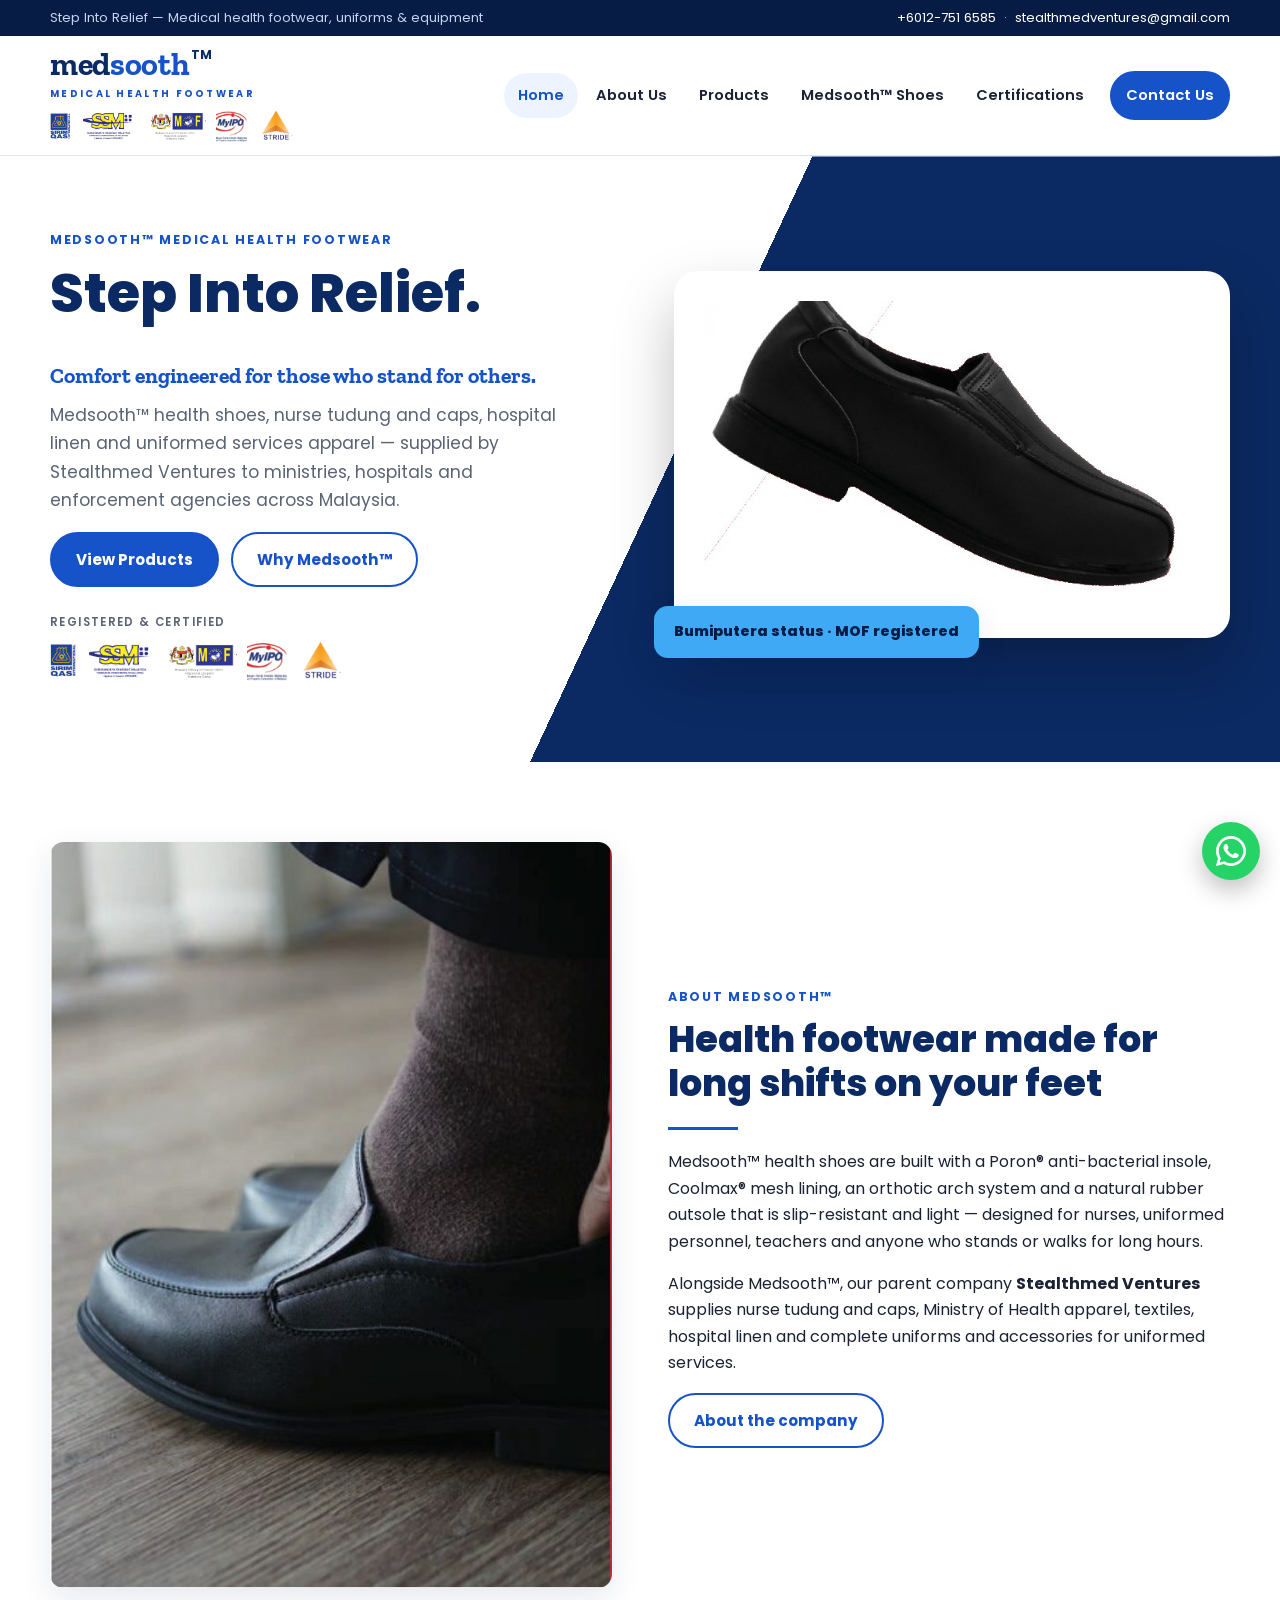
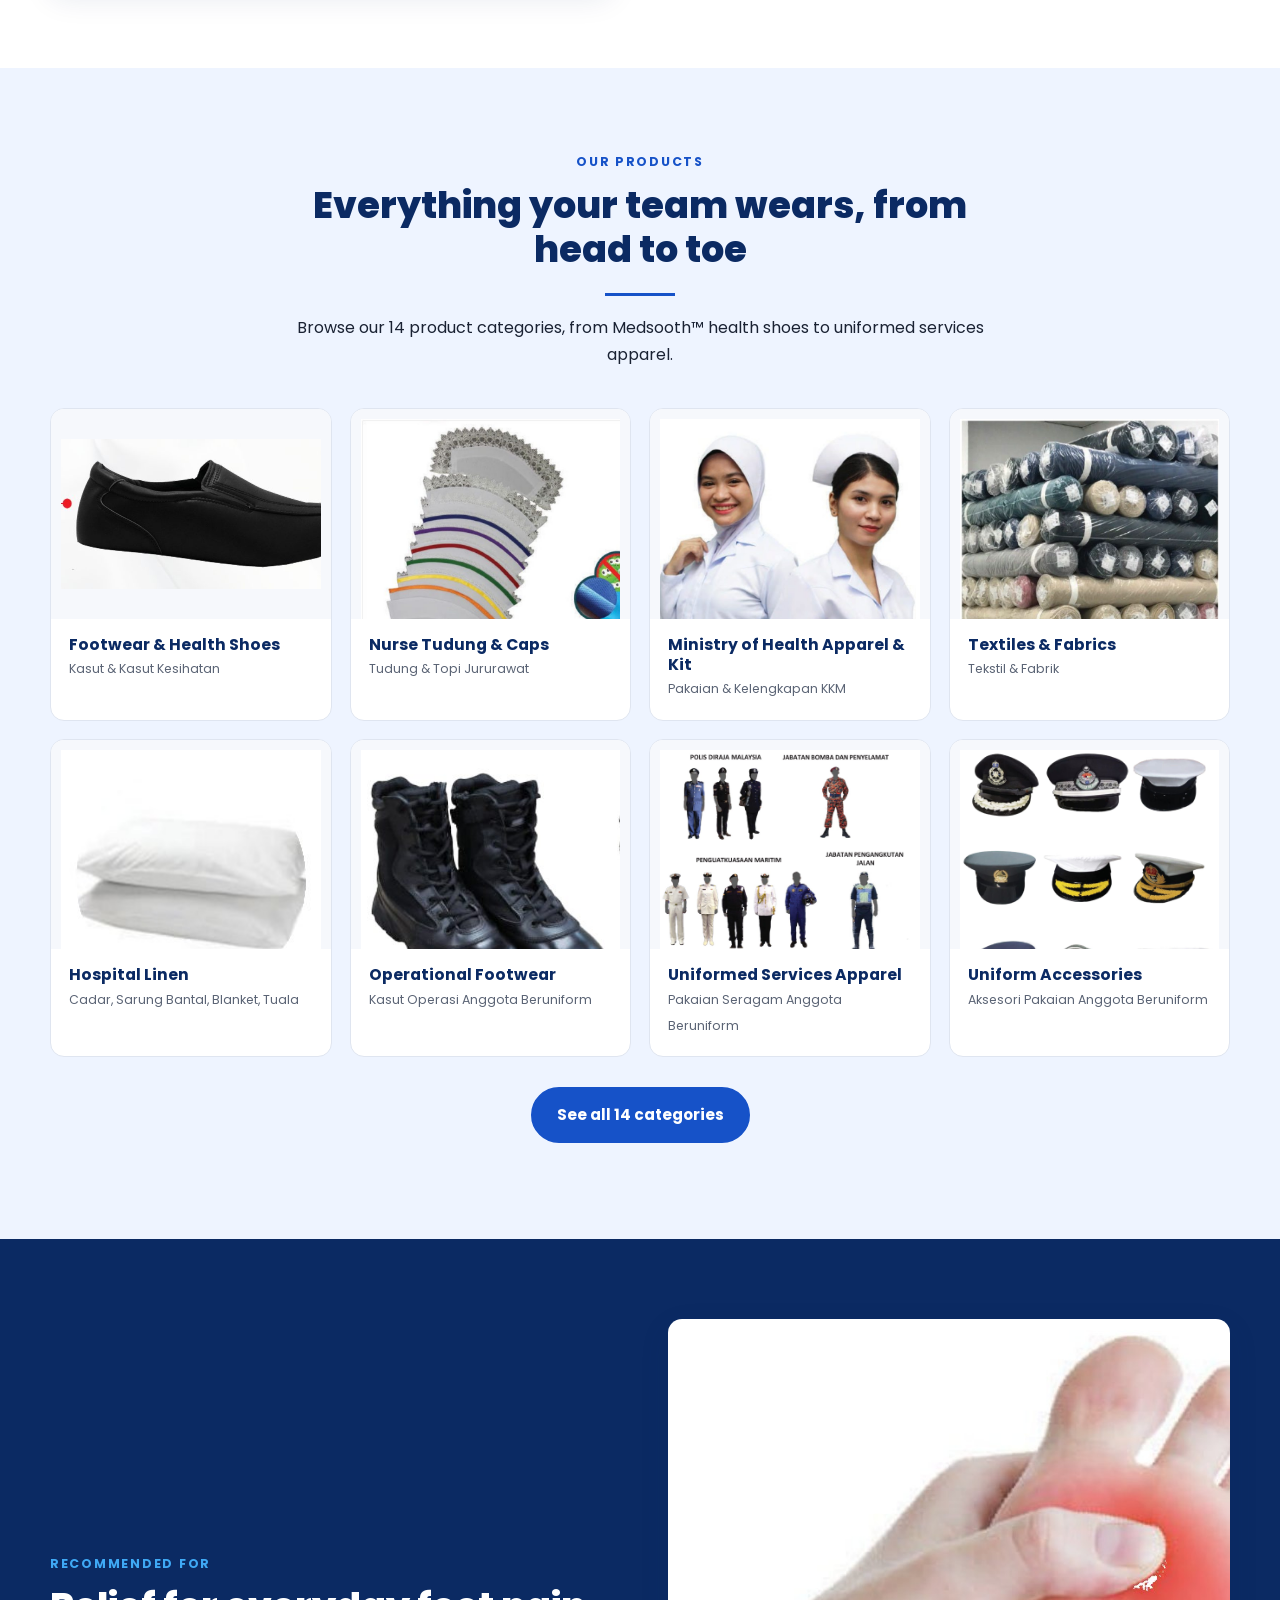
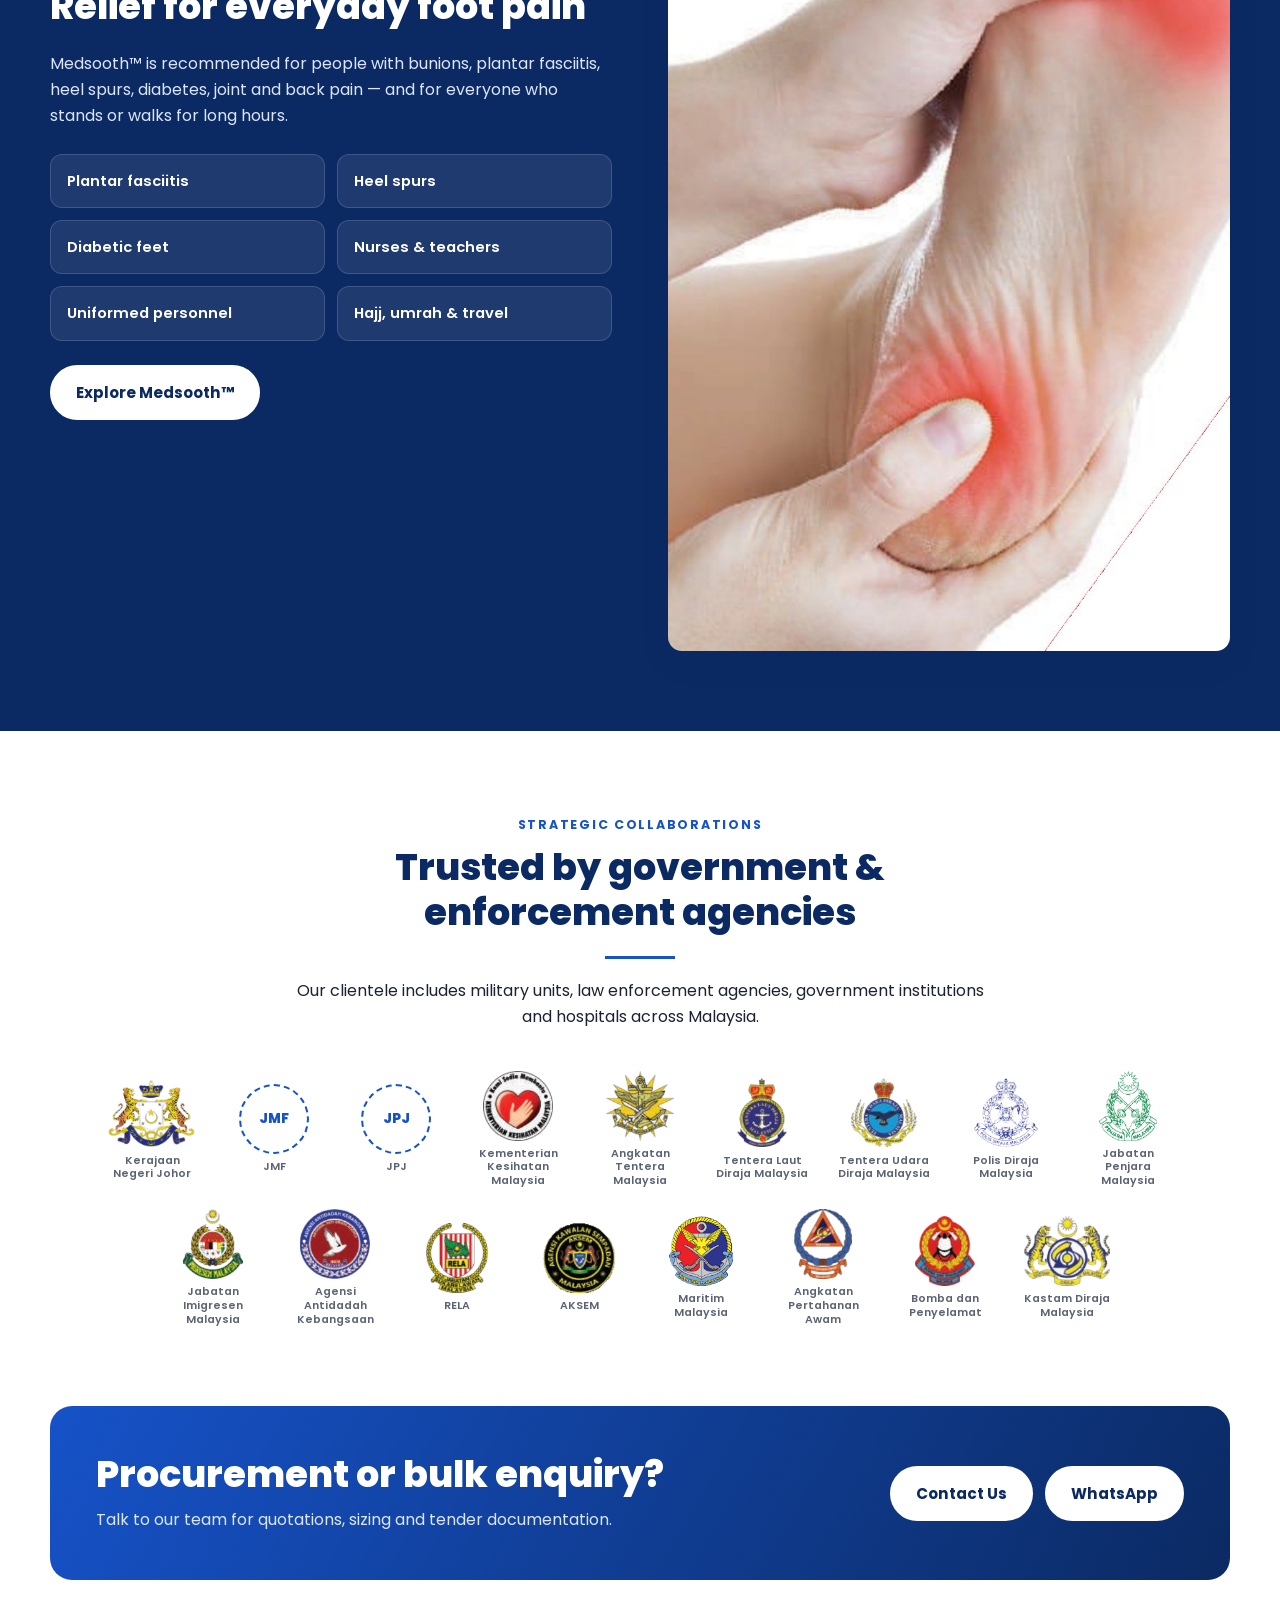
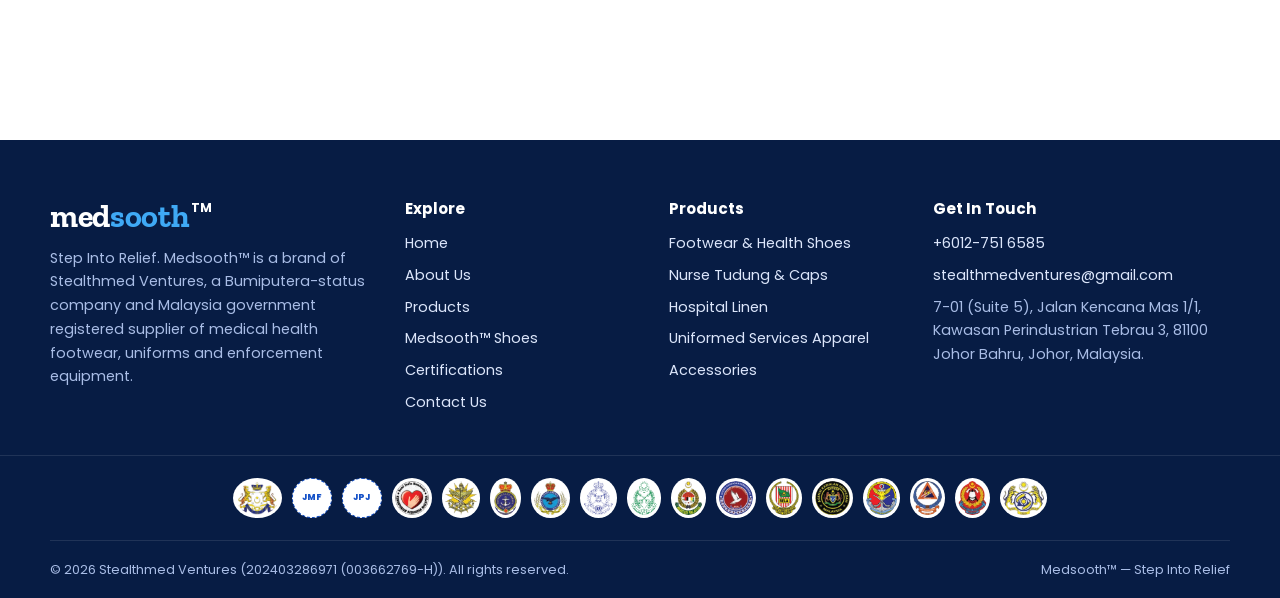
==== index.html @ 0aaf23d1 "Add Medsooth website (first draft) Static multi-page site for Medsooth, the health footwear brand of" ====
<!doctype html>
<html lang="en">
<head>
  <meta charset="utf-8">
  <meta name="viewport" content="width=device-width, initial-scale=1">
  <title>Medsooth™ — Step Into Relief | Medical Health Footwear</title>
  <meta name="description" content="Medsooth™ medical health shoes, nurse tudung and caps, hospital linen and uniformed services apparel by Stealthmed Ventures, a Malaysia government registered supplier.">
  <link rel="preconnect" href="https://fonts.googleapis.com">
  <link rel="preconnect" href="https://fonts.gstatic.com" crossorigin>
  <link href="https://fonts.googleapis.com/css2?family=Poppins:wght@400;500;600;700;800&family=Zilla+Slab:wght@600;700&display=swap" rel="stylesheet">
  <link rel="stylesheet" href="assets/css/style.css">
  <script src="assets/js/main.js" defer></script>
</head>
<body>
<div id="site-header"></div>

<main>
  <section class="hero">
    <div class="container">
      <div>
        <span class="eyebrow">Medsooth™ Medical Health Footwear</span>
        <h1>Step Into Relief.</h1>
        <p class="hero-slogan">Comfort engineered for those who stand for others.</p>
        <p class="lead">Medsooth™ health shoes, nurse tudung and caps, hospital linen and uniformed services apparel — supplied by Stealthmed Ventures to ministries, hospitals and enforcement agencies across Malaysia.</p>
        <div class="btn-row">
          <a class="btn" href="products.html">View Products</a>
          <a class="btn btn--ghost" href="medsooth.html">Why Medsooth™</a>
        </div>
        <div class="hero-certs">
          <small>Registered &amp; certified</small>
          <div data-certs></div>
        </div>
      </div>
      <div class="hero-media">
        <div class="shoe-card">
          <img src="assets/products/medsooth-black.jpg" alt="Medsooth black health shoe">
        </div>
        <div class="hero-badge">Bumiputera status · MOF registered</div>
      </div>
    </div>
  </section>

  <section class="section">
    <div class="container split">
      <img src="assets/img/shoe-wear.jpg" alt="Medsooth health shoe being worn">
      <div>
        <span class="eyebrow">About Medsooth™</span>
        <h2>Health footwear made for long shifts on your feet</h2>
        <hr class="rule">
        <p>Medsooth™ health shoes are built with a Poron® anti-bacterial insole, Coolmax® mesh lining, an orthotic arch system and a natural rubber outsole that is slip-resistant and light — designed for nurses, uniformed personnel, teachers and anyone who stands or walks for long hours.</p>
        <p>Alongside Medsooth™, our parent company <strong>Stealthmed Ventures</strong> supplies nurse tudung and caps, Ministry of Health apparel, textiles, hospital linen and complete uniforms and accessories for uniformed services.</p>
        <a class="btn btn--ghost" href="about.html">About the company</a>
      </div>
    </div>
  </section>

  <section class="section section--ice">
    <div class="container">
      <div class="section-head center">
        <span class="eyebrow">Our Products</span>
        <h2>Everything your team wears, from head to toe</h2>
        <hr class="rule">
        <p>Browse our 14 product categories, from Medsooth™ health shoes to uniformed services apparel.</p>
      </div>
      <div class="cat-grid">
        <a class="cat-tile" href="products.html#kasut"><div class="thumb"><img src="assets/products/medsooth-shoe.jpg" alt=""></div><div class="body"><strong>Footwear &amp; Health Shoes</strong><small>Kasut &amp; Kasut Kesihatan</small></div></a>
        <a class="cat-tile" href="products.html#tudung-topi"><div class="thumb"><img src="assets/products/topi-spec.jpg" alt=""></div><div class="body"><strong>Nurse Tudung &amp; Caps</strong><small>Tudung &amp; Topi Jururawat</small></div></a>
        <a class="cat-tile" href="products.html#kkm"><div class="thumb"><img src="assets/products/pelatih-uniform.jpg" alt=""></div><div class="body"><strong>Ministry of Health Apparel &amp; Kit</strong><small>Pakaian &amp; Kelengkapan KKM</small></div></a>
        <a class="cat-tile" href="products.html#tekstil"><div class="thumb"><img src="assets/products/fabric.jpg" alt=""></div><div class="body"><strong>Textiles &amp; Fabrics</strong><small>Tekstil &amp; Fabrik</small></div></a>
        <a class="cat-tile" href="products.html#linen"><div class="thumb"><img src="assets/products/linen-pillow.jpg" alt=""></div><div class="body"><strong>Hospital Linen</strong><small>Cadar, Sarung Bantal, Blanket, Tuala</small></div></a>
        <a class="cat-tile" href="products.html#kasut-operasi"><div class="thumb"><img src="assets/products/boot-tactical.jpg" alt=""></div><div class="body"><strong>Operational Footwear</strong><small>Kasut Operasi Anggota Beruniform</small></div></a>
        <a class="cat-tile" href="products.html#pakaian-seragam"><div class="thumb"><img src="assets/products/uniform-kdn.jpg" alt=""></div><div class="body"><strong>Uniformed Services Apparel</strong><small>Pakaian Seragam Anggota Beruniform</small></div></a>
        <a class="cat-tile" href="products.html#aksesori"><div class="thumb"><img src="assets/products/peak-cap.jpg" alt=""></div><div class="body"><strong>Uniform Accessories</strong><small>Aksesori Pakaian Anggota Beruniform</small></div></a>
      </div>
      <p style="text-align:center;margin-top:30px"><a class="btn" href="products.html">See all 14 categories</a></p>
    </div>
  </section>

  <section class="section section--navy">
    <div class="container split">
      <div>
        <span class="eyebrow">Recommended For</span>
        <h2>Relief for everyday foot pain</h2>
        <p>Medsooth™ is recommended for people with bunions, plantar fasciitis, heel spurs, diabetes, joint and back pain — and for everyone who stands or walks for long hours.</p>
        <div class="cond-grid" style="margin:24px 0">
          <div class="cond">Plantar fasciitis</div>
          <div class="cond">Heel spurs</div>
          <div class="cond">Diabetic feet</div>
          <div class="cond">Nurses &amp; teachers</div>
          <div class="cond">Uniformed personnel</div>
          <div class="cond">Hajj, umrah &amp; travel</div>
        </div>
        <a class="btn btn--light" href="medsooth.html">Explore Medsooth™</a>
      </div>
      <img src="assets/img/foot-pain.jpg" alt="Heel and forefoot pain">
    </div>
  </section>

  <section class="section">
    <div class="container">
      <div class="section-head center">
        <span class="eyebrow">Strategic Collaborations</span>
        <h2>Trusted by government &amp; enforcement agencies</h2>
        <hr class="rule">
        <p>Our clientele includes military units, law enforcement agencies, government institutions and hospitals across Malaysia.</p>
      </div>
      <div class="logo-wall" data-agencies></div>
    </div>
  </section>

  <section class="section" style="padding-top:0">
    <div class="container">
      <div class="cta">
        <div>
          <h2>Procurement or bulk enquiry?</h2>
          <p>Talk to our team for quotations, sizing and tender documentation.</p>
        </div>
        <div class="btn-row">
          <a class="btn btn--light" href="contact.html">Contact Us</a>
          <a class="btn btn--light" href="https://wa.me/60127516585" target="_blank" rel="noopener">WhatsApp</a>
        </div>
      </div>
    </div>
  </section>
</main>

<div id="site-footer"></div>
</body>
</html>
---- assets/css/style.css ----
/* Medsooth by Stealthmed Ventures */
:root {
  --navy: #0b2a63;
  --navy-deep: #071c44;
  --blue: #1652c8;
  --sky: #3fa9f5;
  --ice: #eef4ff;
  --ink: #1a2233;
  --muted: #5b6475;
  --line: #dfe5f0;
  --white: #ffffff;
  --radius: 14px;
  --shadow: 0 10px 30px rgba(11, 42, 99, 0.10);
  --max: 1180px;
}

* { box-sizing: border-box; }
html { scroll-behavior: smooth; }
body {
  margin: 0;
  font-family: "Poppins", system-ui, -apple-system, "Segoe UI", sans-serif;
  color: var(--ink);
  background: var(--white);
  line-height: 1.65;
  -webkit-font-smoothing: antialiased;
}
img { max-width: 100%; display: block; }
a { color: var(--blue); text-decoration: none; }
a:hover { text-decoration: underline; }
h1, h2, h3, h4 { line-height: 1.2; margin: 0 0 .6em; color: var(--navy); }
h1 { font-size: clamp(2rem, 4.5vw, 3.4rem); font-weight: 800; }
h2 { font-size: clamp(1.6rem, 3vw, 2.3rem); font-weight: 800; }
h3 { font-size: 1.15rem; font-weight: 700; }
p { margin: 0 0 1em; }

.container { width: min(var(--max), 100% - 32px); margin-inline: auto; }
.section { padding: 80px 0; }
.section--ice { background: var(--ice); }
.section--navy { background: var(--navy); color: #dce6fb; }
.section--navy h2, .section--navy h3 { color: var(--white); }
.eyebrow {
  display: inline-block; font-size: .78rem; font-weight: 700; letter-spacing: .14em;
  text-transform: uppercase; color: var(--blue); margin-bottom: .6rem;
}
.section--navy .eyebrow { color: var(--sky); }
.section-head { max-width: 720px; margin-bottom: 40px; }
.section-head.center { margin-inline: auto; text-align: center; }
.rule { width: 70px; height: 3px; background: var(--blue); border: 0; margin: 0 0 1.2rem; }
.center .rule { margin-inline: auto; }

/* ---------- Brand wordmark ---------- */
.brand { display: flex; flex-direction: column; gap: 6px; text-decoration: none !important; }
.wordmark {
  font-family: "Zilla Slab", Georgia, serif; font-weight: 700; color: var(--navy);
  font-size: 2rem; line-height: 1; letter-spacing: -.01em; display: inline-flex; align-items: flex-start;
}
.wordmark span { color: var(--blue); }
.wordmark sup { font-family: "Poppins", sans-serif; font-size: .38em; font-weight: 700; margin-left: 2px; margin-top: .15em; }
.wordmark-sub { font-size: .6rem; font-weight: 700; letter-spacing: .24em; color: var(--blue); }
.brand-by { font-size: .7rem; color: var(--muted); }

/* ---------- Header ---------- */
.topbar { background: var(--navy-deep); color: #c5d3f0; font-size: .82rem; }
.topbar .container { display: flex; justify-content: space-between; gap: 16px; padding: 7px 0; flex-wrap: wrap; }
.topbar a { color: #fff; }
.site-header { position: sticky; top: 0; z-index: 50; background: rgba(255,255,255,.97); border-bottom: 1px solid var(--line); backdrop-filter: blur(8px); }
.site-header .container { display: flex; align-items: center; justify-content: space-between; gap: 24px; padding: 12px 0; }
.brand-block { display: flex; flex-direction: column; gap: 8px; }
.cert-row { display: flex; align-items: center; gap: 10px; flex-wrap: wrap; }
.cert-row img { height: 34px; width: auto; object-fit: contain; }
.nav { display: flex; align-items: center; gap: 4px; }
.nav a {
  color: var(--ink); font-weight: 600; font-size: .92rem; padding: 10px 14px; border-radius: 999px;
}
.nav a:hover { background: var(--ice); text-decoration: none; }
.nav a.active { color: var(--blue); background: var(--ice); }
.nav .btn { margin-left: 8px; }
.nav-toggle { display: none; background: none; border: 0; padding: 10px; cursor: pointer; }
.nav-toggle span { display: block; width: 24px; height: 2px; background: var(--navy); margin: 5px 0; transition: .2s; }

/* ---------- Buttons ---------- */
.btn {
  display: inline-flex; align-items: center; gap: 8px; font-weight: 700; font-size: .95rem;
  padding: 13px 24px; border-radius: 999px; border: 2px solid var(--blue);
  background: var(--blue); color: #fff !important; text-decoration: none !important; transition: .2s; cursor: pointer;
}
.btn:hover { background: var(--navy); border-color: var(--navy); }
.btn--ghost { background: transparent; color: var(--blue) !important; }
.btn--ghost:hover { background: var(--blue); color: #fff !important; }
.btn--light { background: #fff; border-color: #fff; color: var(--navy) !important; }
.btn--light:hover { background: transparent; color: #fff !important; }
.btn-row { display: flex; gap: 12px; flex-wrap: wrap; }

/* ---------- Hero ---------- */
.hero {
  position: relative; overflow: hidden;
  background: linear-gradient(115deg, #fff 0 52%, var(--navy) 52% 100%);
}
.hero .container { display: grid; grid-template-columns: 1.05fr 1fr; align-items: center; gap: 40px; padding: 70px 0 80px; }
.hero-slogan { font-family: "Zilla Slab", Georgia, serif; font-size: 1.35rem; color: var(--blue); font-weight: 700; margin-bottom: .4rem; }
.hero p.lead { font-size: 1.08rem; color: var(--muted); max-width: 540px; }
.hero-media { position: relative; }
.hero-media .shoe-card {
  background: #fff; border-radius: 24px; padding: 30px; box-shadow: 0 30px 60px rgba(0,0,0,.25);
}
.hero-badge {
  position: absolute; left: -20px; bottom: -20px; background: var(--sky); color: var(--navy-deep);
  font-weight: 800; padding: 14px 20px; border-radius: 14px; box-shadow: var(--shadow); font-size: .9rem;
}
.hero-certs { margin-top: 26px; }
.hero-certs small { display: block; font-size: .72rem; letter-spacing: .12em; text-transform: uppercase; color: var(--muted); margin-bottom: 8px; font-weight: 600; }
.hero-certs .cert-row img { height: 42px; }

.page-hero { background: linear-gradient(120deg, var(--navy-deep), var(--blue)); color: #dce6fb; padding: 70px 0 60px; }
.page-hero h1 { color: #fff; margin-bottom: .3em; }
.page-hero p { max-width: 680px; font-size: 1.05rem; margin: 0; }
.crumbs { font-size: .82rem; margin-bottom: 12px; color: #a9bde6; }
.crumbs a { color: #fff; }

/* ---------- Grids & cards ---------- */
.grid { display: grid; gap: 24px; }
.grid-2 { grid-template-columns: repeat(2, 1fr); }
.grid-3 { grid-template-columns: repeat(3, 1fr); }
.grid-4 { grid-template-columns: repeat(4, 1fr); }
.card {
  background: #fff; border: 1px solid var(--line); border-radius: var(--radius); padding: 26px;
  box-shadow: 0 2px 0 rgba(11,42,99,.02); transition: .2s;
}
.card:hover { box-shadow: var(--shadow); transform: translateY(-2px); }
.card .num { font-size: .8rem; font-weight: 800; color: var(--blue); letter-spacing: .1em; }
.card p { color: var(--muted); margin: 0; font-size: .95rem; }
.section--navy .card { background: rgba(255,255,255,.06); border-color: rgba(255,255,255,.12); }
.section--navy .card p { color: #c5d3f0; }
.section--navy .card h3 { color: #fff; }

.split { display: grid; grid-template-columns: 1fr 1fr; gap: 56px; align-items: center; }
.split img { border-radius: var(--radius); box-shadow: var(--shadow); }

/* Category tiles */
.cat-grid { display: grid; grid-template-columns: repeat(auto-fill, minmax(250px, 1fr)); gap: 18px; }
.cat-tile {
  display: flex; flex-direction: column; border-radius: var(--radius); overflow: hidden;
  border: 1px solid var(--line); background: #fff; color: var(--ink); transition: .2s;
}
.cat-tile:hover { text-decoration: none; box-shadow: var(--shadow); transform: translateY(-3px); border-color: var(--blue); }
.cat-tile .thumb { aspect-ratio: 4/3; background: #f6f8fc; display: grid; place-items: center; overflow: hidden; }
.cat-tile .thumb img { width: 100%; height: 100%; object-fit: contain; padding: 10px; }
.cat-tile .thumb .ph { font-size: 2.6rem; color: var(--blue); }
.cat-tile .body { padding: 16px 18px 18px; }
.cat-tile .body strong { display: block; color: var(--navy); font-size: .98rem; line-height: 1.3; }
.cat-tile .body small { color: var(--muted); font-size: .78rem; }

/* Logo wall */
.logo-wall { display: flex; flex-wrap: wrap; justify-content: center; gap: 22px 30px; align-items: center; }
.logo-wall figure { margin: 0; display: flex; flex-direction: column; align-items: center; gap: 6px; width: 92px; }
.logo-wall img { height: 70px; width: auto; object-fit: contain; }
.logo-wall figcaption { font-size: .68rem; text-align: center; color: var(--muted); line-height: 1.25; font-weight: 600; }
.logo-ph {
  height: 70px; width: 70px; border-radius: 50%; border: 2px dashed var(--blue); display: grid; place-items: center;
  font-weight: 800; color: var(--blue); font-size: .85rem; background: #fff;
}
.cert-wall { display: flex; flex-wrap: wrap; gap: 18px; justify-content: center; }
.cert-wall .cert {
  background: #fff; border: 1px solid var(--line); border-radius: var(--radius); padding: 18px 22px;
  display: flex; flex-direction: column; align-items: center; gap: 10px; min-width: 160px;
}
.cert-wall .cert img { height: 64px; width: auto; }
.cert-wall .cert span { font-size: .8rem; font-weight: 700; color: var(--navy); text-align: center; }

/* ---------- Products page ---------- */
.prod-layout { display: grid; grid-template-columns: 270px 1fr; gap: 40px; align-items: start; }
.prod-nav { position: sticky; top: 110px; border: 1px solid var(--line); border-radius: var(--radius); padding: 10px; background: #fff; max-height: calc(100vh - 130px); overflow: auto; }
.prod-nav a { display: flex; gap: 10px; padding: 9px 12px; border-radius: 10px; color: var(--ink); font-size: .85rem; font-weight: 600; line-height: 1.3; }
.prod-nav a b { color: var(--blue); min-width: 22px; }
.prod-nav a:hover, .prod-nav a.active { background: var(--ice); text-decoration: none; color: var(--blue); }
.prod-cat { padding-bottom: 56px; margin-bottom: 56px; border-bottom: 1px solid var(--line); scroll-margin-top: 110px; }
.prod-cat:last-child { border-bottom: 0; }
.prod-cat-head { display: flex; gap: 16px; align-items: baseline; margin-bottom: 8px; }
.prod-cat-head .idx { font-size: 2.4rem; font-weight: 800; color: var(--ice); -webkit-text-stroke: 1.5px var(--blue); line-height: 1; }
.prod-cat-head h2 { font-size: 1.6rem; margin: 0; }
.prod-cat .ms { font-size: .85rem; color: var(--muted); font-style: italic; margin-bottom: 18px; display: block; }
.prod-sub { margin: 30px 0 14px; font-size: 1.05rem; color: var(--navy); display: flex; align-items: center; gap: 10px; }
.prod-sub::before { content: ""; width: 6px; height: 22px; border-radius: 3px; background: var(--blue); }
.prod-grid { display: grid; grid-template-columns: repeat(auto-fill, minmax(190px, 1fr)); gap: 16px; }
.prod {
  border: 1px solid var(--line); border-radius: 12px; overflow: hidden; background: #fff; cursor: zoom-in; margin: 0;
}
.prod img { aspect-ratio: 1/1; object-fit: contain; width: 100%; background: #fafbfe; padding: 8px; }
.prod figcaption { padding: 10px 12px; font-size: .84rem; font-weight: 600; color: var(--navy); border-top: 1px solid var(--line); }
.prod figcaption small { display: block; font-weight: 400; color: var(--muted); }
.prod-wide { border: 1px solid var(--line); border-radius: 12px; overflow: hidden; background: #fff; cursor: zoom-in; margin: 0 0 16px; }
.prod-wide img { width: 100%; }
.prod-wide figcaption { padding: 10px 14px; font-size: .85rem; color: var(--muted); border-top: 1px solid var(--line); }
.pill-list { display: flex; flex-wrap: wrap; gap: 8px; padding: 0; list-style: none; margin: 0 0 12px; }
.pill-list li { background: var(--ice); color: var(--navy); font-weight: 600; font-size: .82rem; padding: 7px 14px; border-radius: 999px; }
.note { background: var(--ice); border-left: 4px solid var(--blue); padding: 14px 18px; border-radius: 8px; font-size: .9rem; color: var(--navy); }
.spec-table { width: 100%; border-collapse: collapse; font-size: .9rem; }
.spec-table th, .spec-table td { text-align: left; padding: 10px 12px; border-bottom: 1px solid var(--line); vertical-align: top; }
.spec-table th { color: var(--navy); width: 40%; }
.swatch { display: inline-block; width: 14px; height: 14px; border-radius: 50%; vertical-align: -2px; margin-right: 8px; border: 1px solid rgba(0,0,0,.1); }

/* ---------- Medsooth page ---------- */
.feature-list { display: grid; grid-template-columns: 1fr 1fr; gap: 14px 30px; }
.feature { display: flex; gap: 14px; }
.feature .ic { flex: 0 0 42px; height: 42px; border-radius: 12px; background: var(--ice); display: grid; place-items: center; color: var(--blue); font-weight: 800; }
.feature h4 { margin: 0 0 4px; font-size: 1rem; }
.feature p { margin: 0; color: var(--muted); font-size: .9rem; }
.cond-grid { display: grid; grid-template-columns: repeat(auto-fill, minmax(200px, 1fr)); gap: 12px; }
.cond { background: rgba(255,255,255,.08); border: 1px solid rgba(255,255,255,.15); border-radius: 12px; padding: 14px 16px; color: #fff; font-weight: 600; font-size: .92rem; }
.cond small { display: block; color: #a9bde6; font-weight: 400; font-size: .78rem; }
.steps { display: grid; grid-template-columns: repeat(5, 1fr); gap: 14px; counter-reset: step; }
.step { border-radius: 12px; overflow: hidden; background: #fff; border: 1px solid var(--line); }
.step img { aspect-ratio: 3/2; object-fit: cover; width: 100%; }
.step div { padding: 12px 14px; font-size: .86rem; font-weight: 600; color: var(--navy); }
.step div::before { counter-increment: step; content: "0" counter(step); display: block; color: var(--blue); font-weight: 800; font-size: 1.1rem; }

/* ---------- About ---------- */
.info-table { width: 100%; border-collapse: separate; border-spacing: 0; border-radius: var(--radius); overflow: hidden; border: 1px solid var(--line); }
.info-table th { background: var(--navy); color: #fff; text-align: left; padding: 14px 18px; width: 38%; font-weight: 600; font-size: .92rem; border-bottom: 1px solid rgba(255,255,255,.1); }
.info-table td { padding: 14px 18px; border-bottom: 1px solid var(--line); font-size: .95rem; }
.info-table tr:last-child th, .info-table tr:last-child td { border-bottom: 0; }
.quote-box { background: var(--navy); color: #fff; padding: 36px; border-radius: var(--radius); font-size: 1.15rem; }
.mission-list { counter-reset: m; list-style: none; padding: 0; margin: 0; display: grid; gap: 14px; }
.mission-list li { counter-increment: m; display: flex; gap: 16px; background: #fff; border: 1px solid var(--line); border-radius: 12px; padding: 16px 18px; }
.mission-list li::before { content: counter(m); flex: 0 0 34px; height: 34px; border-radius: 50%; background: var(--blue); color: #fff; display: grid; place-items: center; font-weight: 800; }

/* ---------- Contact ---------- */
.contact-card { display: flex; gap: 16px; align-items: flex-start; }
.contact-card .ic { flex: 0 0 48px; height: 48px; border-radius: 50%; background: var(--blue); color: #fff; display: grid; place-items: center; }
.contact-card .ic svg { width: 22px; height: 22px; }
.form { display: grid; gap: 14px; }
.form label { font-size: .85rem; font-weight: 600; color: var(--navy); display: grid; gap: 6px; }
.form input, .form select, .form textarea {
  font: inherit; padding: 12px 14px; border: 1px solid var(--line); border-radius: 10px; background: #fff; color: var(--ink);
}
.form input:focus, .form select:focus, .form textarea:focus { outline: 2px solid var(--sky); border-color: transparent; }
.map-embed { border: 0; width: 100%; height: 320px; border-radius: var(--radius); }

/* ---------- CTA & footer ---------- */
.cta { background: linear-gradient(120deg, var(--blue), var(--navy)); color: #fff; border-radius: 22px; padding: 46px; display: flex; justify-content: space-between; align-items: center; gap: 24px; flex-wrap: wrap; }
.cta h2 { color: #fff; margin: 0 0 .3em; }
.cta p { margin: 0; color: #dce6fb; }
.site-footer { background: var(--navy-deep); color: #a9bde6; padding: 60px 0 0; font-size: .9rem; margin-top: 80px; }
.site-footer h4 { color: #fff; font-size: .95rem; margin-bottom: 14px; }
.site-footer a { color: #dce6fb; }
.footer-grid { display: grid; grid-template-columns: 1.4fr 1fr 1fr 1.3fr; gap: 36px; }
.site-footer .wordmark { color: #fff; }
.site-footer .wordmark span { color: var(--sky); }
.site-footer ul { list-style: none; padding: 0; margin: 0; display: grid; gap: 8px; }
.footer-agencies { margin-top: 40px; padding: 22px 0; border-top: 1px solid rgba(255,255,255,.1); }
.footer-agencies .row { display: flex; flex-wrap: wrap; gap: 10px; justify-content: center; align-items: center; }
.footer-agencies img, .footer-agencies .logo-ph { height: 40px; width: auto; background: #fff; border-radius: 50%; padding: 3px; }
.footer-agencies .logo-ph { width: 40px; font-size: .55rem; border-width: 1px; }
.footer-bottom { border-top: 1px solid rgba(255,255,255,.1); padding: 18px 0; font-size: .8rem; display: flex; justify-content: space-between; gap: 12px; flex-wrap: wrap; }

.wa-float {
  position: fixed; right: 20px; bottom: 20px; z-index: 60; width: 58px; height: 58px; border-radius: 50%;
  background: #25d366; display: grid; place-items: center; box-shadow: 0 10px 25px rgba(0,0,0,.25);
}
.wa-float svg { width: 30px; height: 30px; fill: #fff; }

/* Lightbox */
.lightbox { position: fixed; inset: 0; background: rgba(7,28,68,.92); display: none; place-items: center; z-index: 100; padding: 24px; cursor: zoom-out; }
.lightbox.open { display: grid; }
.lightbox img { max-height: 88vh; max-width: 100%; border-radius: 12px; background: #fff; }
.lightbox p { color: #fff; text-align: center; margin-top: 12px; }

/* ---------- Responsive ---------- */
@media (max-width: 1020px) {
  .grid-4 { grid-template-columns: repeat(2, 1fr); }
  .footer-grid { grid-template-columns: 1fr 1fr; }
  .steps { grid-template-columns: repeat(3, 1fr); }
  .prod-layout { grid-template-columns: 1fr; }
  .prod-nav { position: static; max-height: none; display: flex; overflow-x: auto; gap: 4px; }
  .prod-nav a { white-space: nowrap; }
  .site-header .cert-row img { height: 22px; }
}
@media (max-width: 860px) {
  .nav-toggle { display: block; }
  .nav {
    position: absolute; top: 100%; left: 0; right: 0; background: #fff; flex-direction: column; align-items: stretch;
    padding: 12px 16px 20px; border-bottom: 1px solid var(--line); display: none;
  }
  .nav.open { display: flex; }
  .nav .btn { margin: 8px 0 0; justify-content: center; }
  .hero { background: linear-gradient(180deg, #fff 0 58%, var(--navy) 58% 100%); }
  .hero .container, .split, .grid-2, .grid-3 { grid-template-columns: 1fr; }
  .feature-list { grid-template-columns: 1fr; }
  .section { padding: 60px 0; }
  .topbar .hide-sm { display: none; }
}
@media (max-width: 560px) {
  .grid-4, .footer-grid { grid-template-columns: 1fr; }
  .steps { grid-template-columns: repeat(2, 1fr); }
  .cta { padding: 30px 22px; }
  .wordmark { font-size: 1.7rem; }
  .prod-grid { grid-template-columns: repeat(2, 1fr); }
}

/* Let grid columns shrink below their content width on small screens */
.split > *, .grid > *, .prod-layout > * { min-width: 0; }
.form input, .form select, .form textarea { width: 100%; max-width: 100%; }
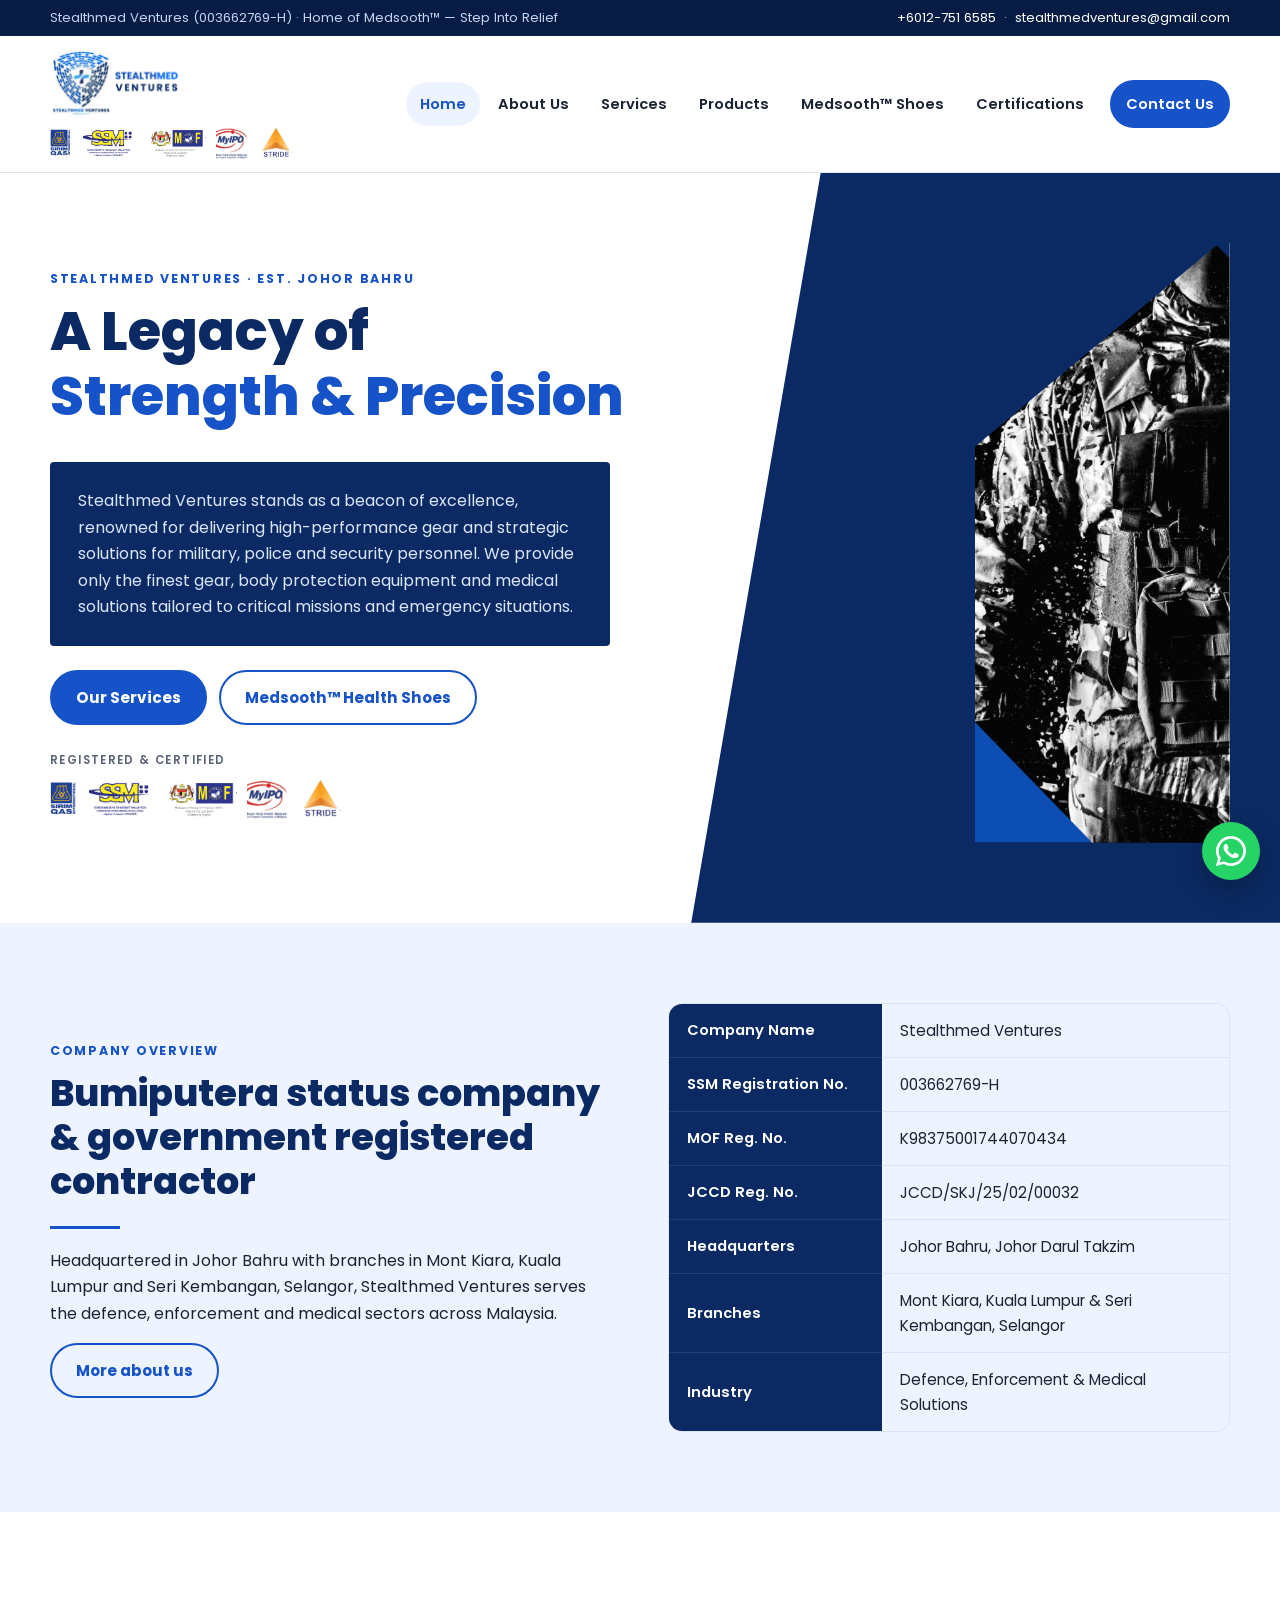
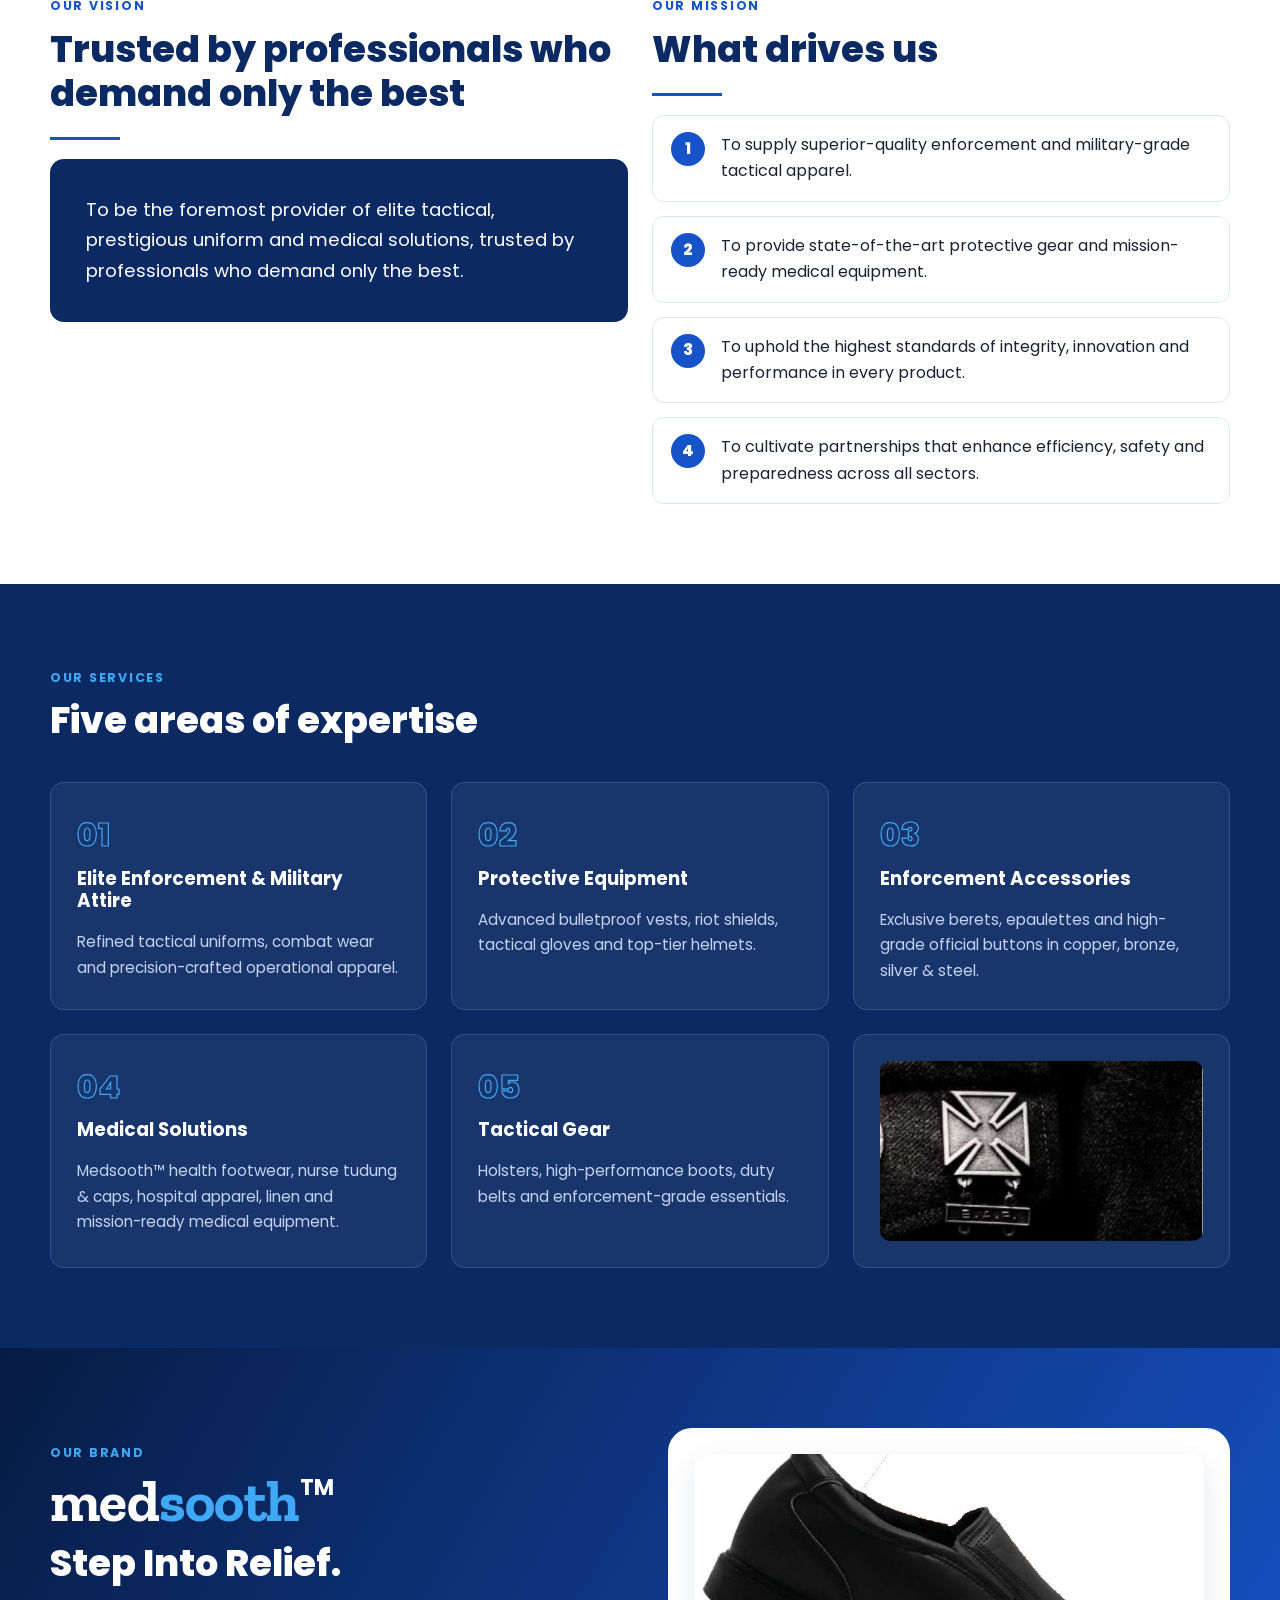
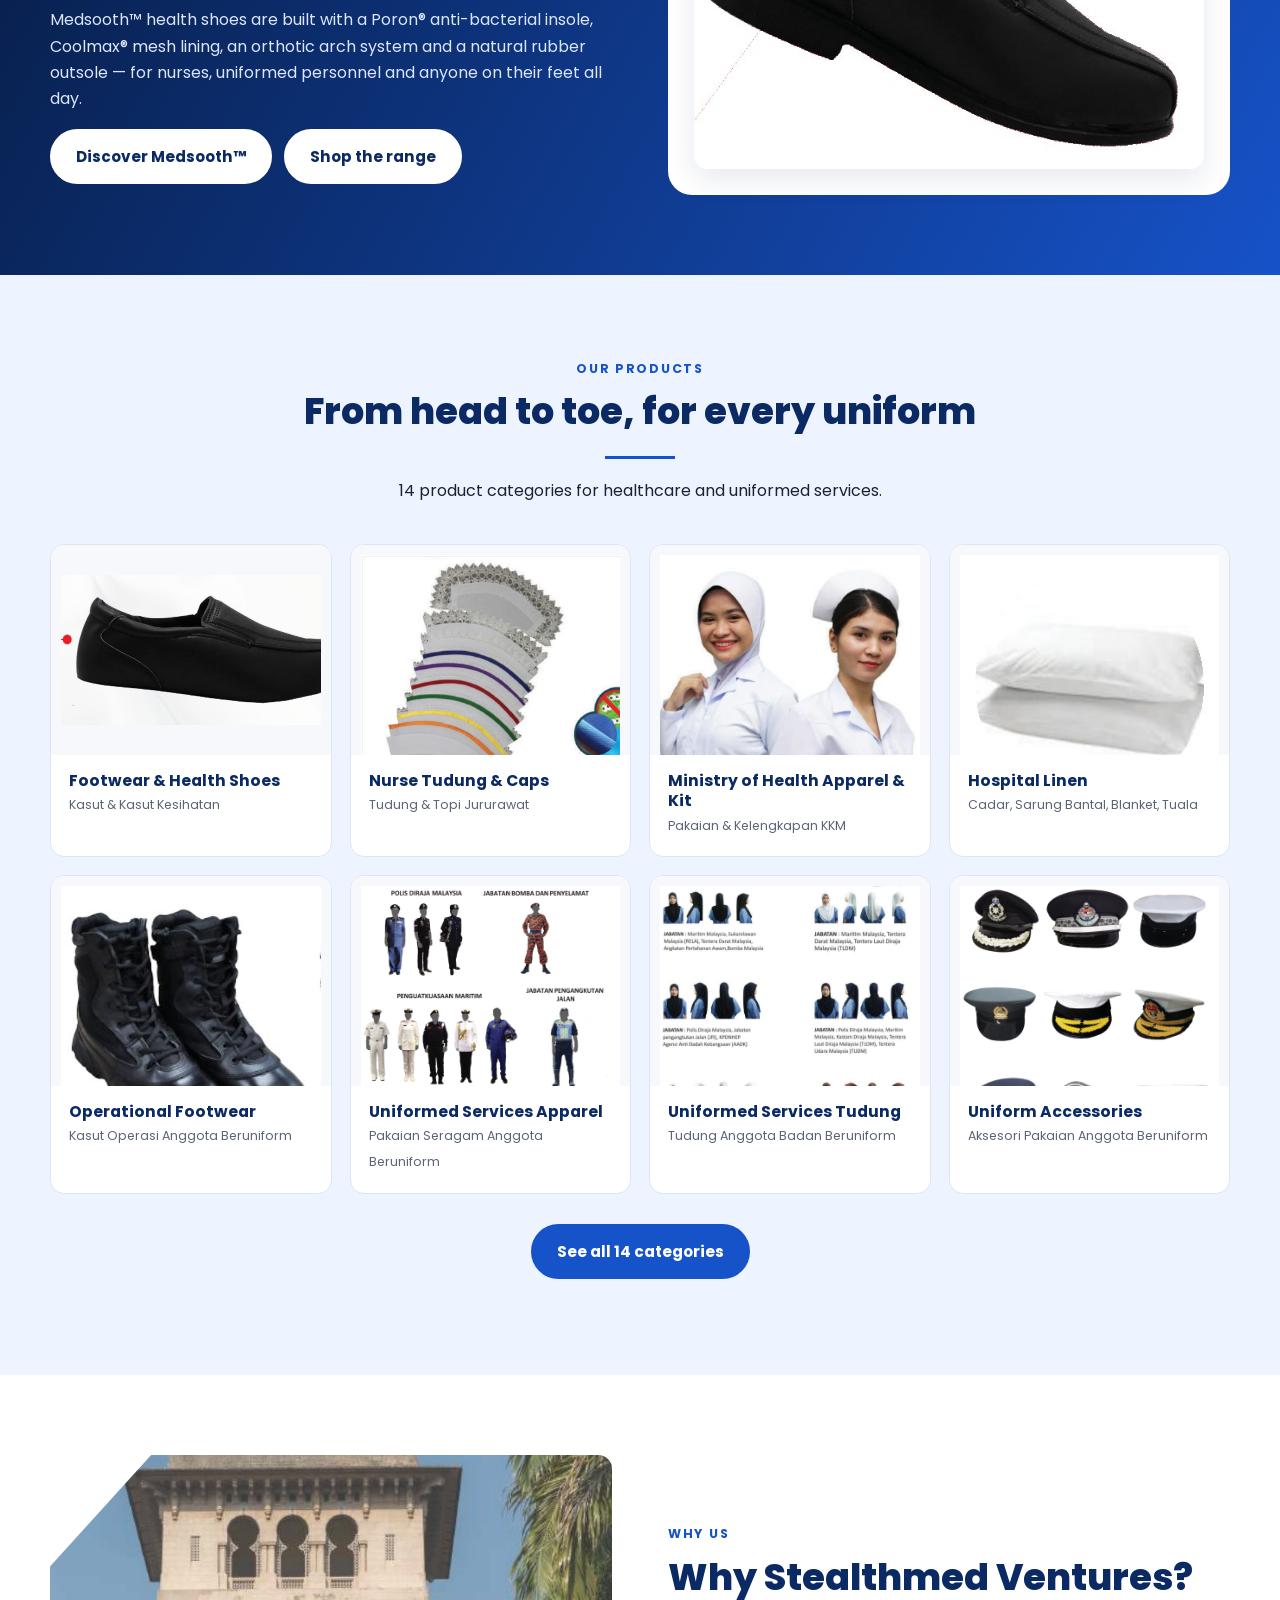
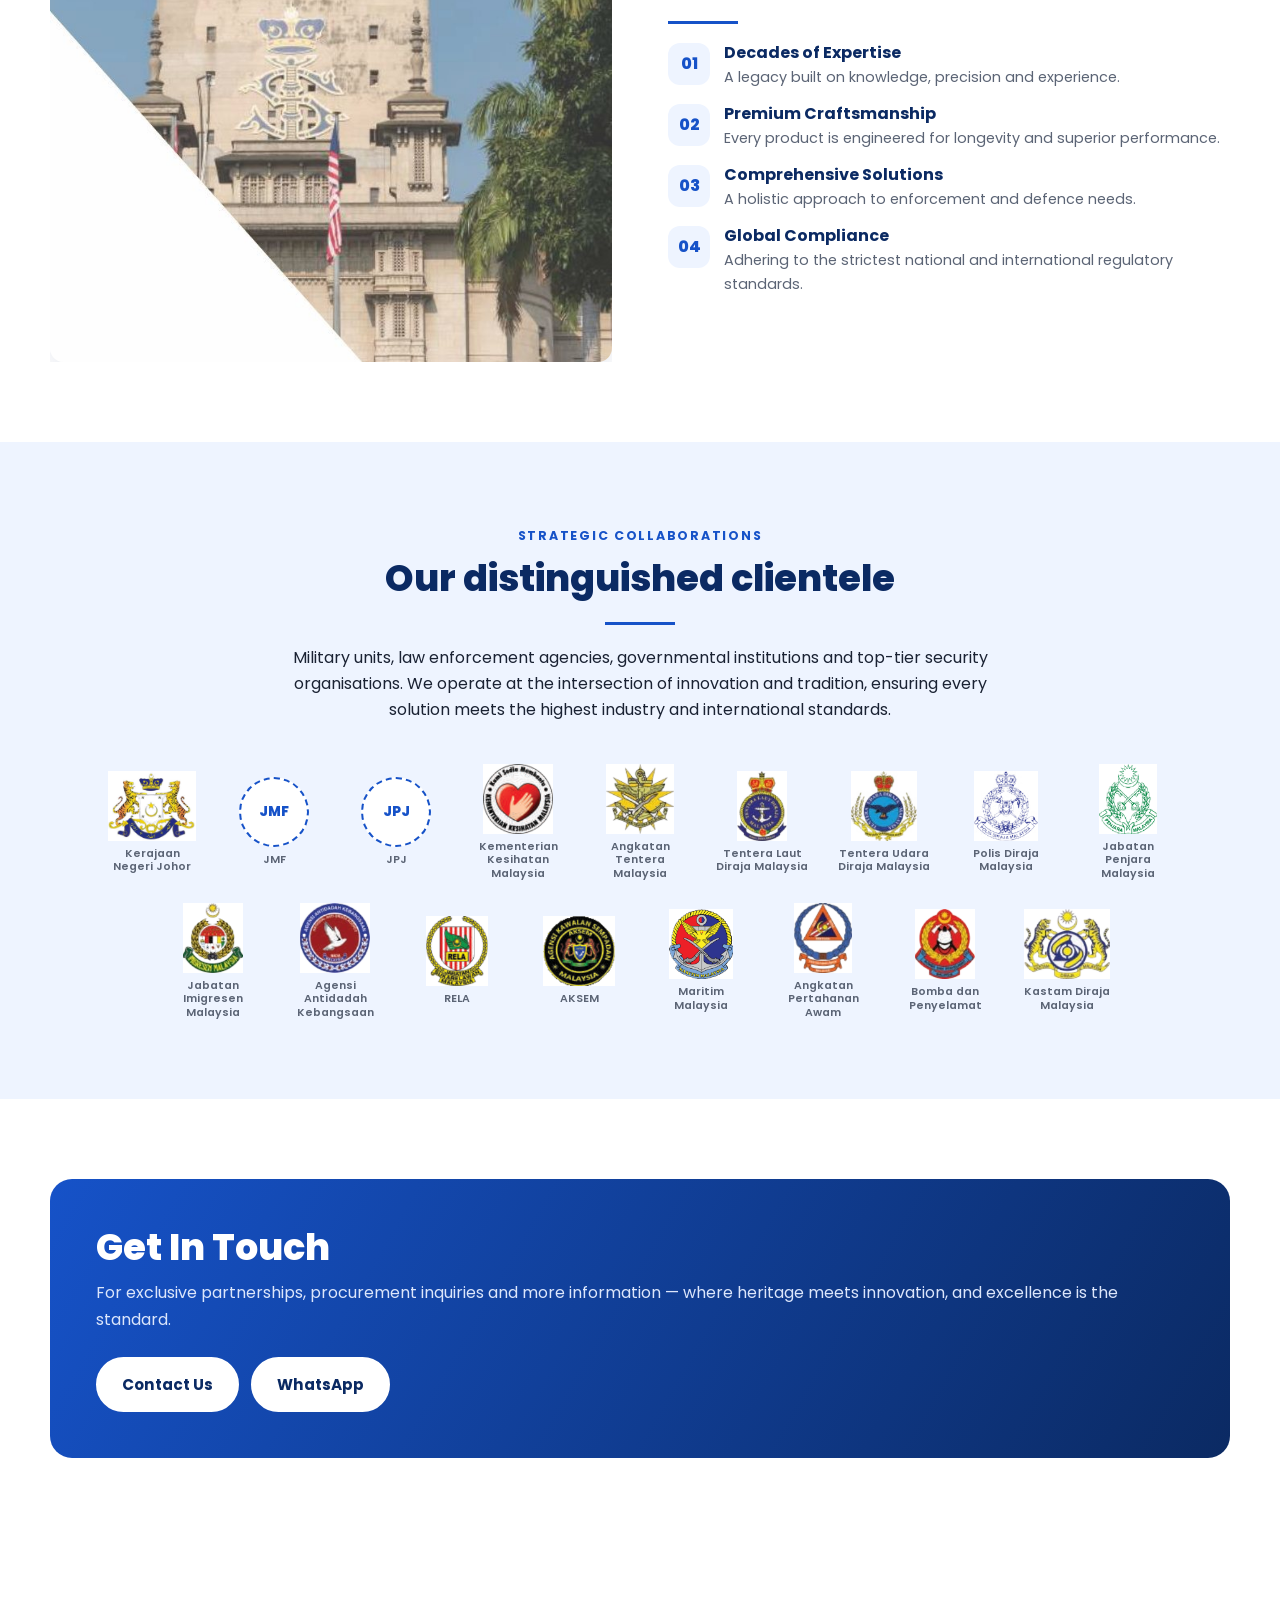
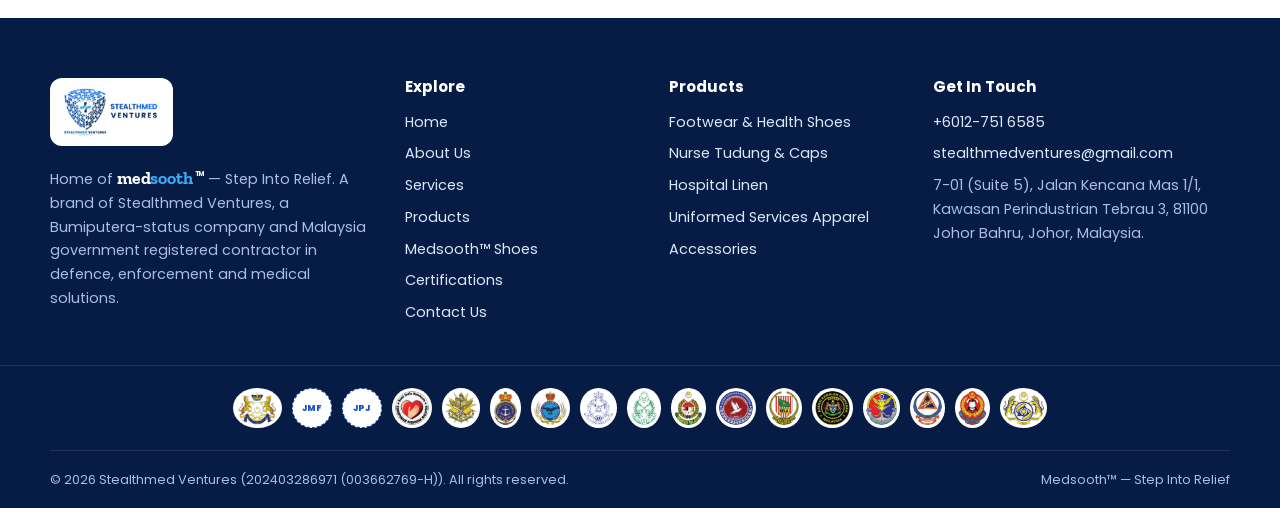
==== commit b481b09a: "Lead with Stealthmed Ventures company profile Header and footer now carry the Stealthmed Ventures lo" ====
--- a/index.html
+++ b/index.html
@@ -3,8 +3,8 @@
 <head>
   <meta charset="utf-8">
   <meta name="viewport" content="width=device-width, initial-scale=1">
-  <title>Medsooth™ — Step Into Relief | Medical Health Footwear</title>
-  <meta name="description" content="Medsooth™ medical health shoes, nurse tudung and caps, hospital linen and uniformed services apparel by Stealthmed Ventures, a Malaysia government registered supplier.">
+  <title>Stealthmed Ventures | Home of Medsooth™ — Step Into Relief</title>
+  <meta name="description" content="Stealthmed Ventures — Bumiputera status company and Malaysia government registered contractor in defence, enforcement and medical solutions. Home of Medsooth™ medical health footwear.">
   <link rel="preconnect" href="https://fonts.googleapis.com">
   <link rel="preconnect" href="https://fonts.gstatic.com" crossorigin>
   <link href="https://fonts.googleapis.com/css2?family=Poppins:wght@400;500;600;700;800&family=Zilla+Slab:wght@600;700&display=swap" rel="stylesheet">
@@ -15,105 +15,164 @@
 <div id="site-header"></div>
 
 <main>
-  <section class="hero">
+  <!-- Company hero (SMV profile p.2) -->
+  <section class="hero--company">
     <div class="container">
       <div>
-        <span class="eyebrow">Medsooth™ Medical Health Footwear</span>
-        <h1>Step Into Relief.</h1>
-        <p class="hero-slogan">Comfort engineered for those who stand for others.</p>
-        <p class="lead">Medsooth™ health shoes, nurse tudung and caps, hospital linen and uniformed services apparel — supplied by Stealthmed Ventures to ministries, hospitals and enforcement agencies across Malaysia.</p>
+        <span class="eyebrow">Stealthmed Ventures · Est. Johor Bahru</span>
+        <h1>A Legacy of <span class="accent">Strength &amp; Precision</span></h1>
+        <div class="intro-box">Stealthmed Ventures stands as a beacon of excellence, renowned for delivering high-performance gear and strategic solutions for military, police and security personnel. We provide only the finest gear, body protection equipment and medical solutions tailored to critical missions and emergency situations.</div>
         <div class="btn-row">
-          <a class="btn" href="products.html">View Products</a>
-          <a class="btn btn--ghost" href="medsooth.html">Why Medsooth™</a>
+          <a class="btn" href="services.html">Our Services</a>
+          <a class="btn btn--ghost" href="medsooth.html">Medsooth™ Health Shoes</a>
         </div>
         <div class="hero-certs">
           <small>Registered &amp; certified</small>
           <div data-certs></div>
         </div>
       </div>
-      <div class="hero-media">
-        <div class="shoe-card">
-          <img src="assets/products/medsooth-black.jpg" alt="Medsooth black health shoe">
-        </div>
-        <div class="hero-badge">Bumiputera status · MOF registered</div>
+      <img class="hero-photo" src="assets/img/smv-soldier.jpg" alt="Tactical gear for enforcement personnel">
+    </div>
+  </section>
+
+  <!-- Company overview (SMV profile p.4) -->
+  <section class="section section--ice">
+    <div class="container split">
+      <div>
+        <span class="eyebrow">Company Overview</span>
+        <h2>Bumiputera status company &amp; government registered contractor</h2>
+        <hr class="rule">
+        <p>Headquartered in Johor Bahru with branches in Mont Kiara, Kuala Lumpur and Seri Kembangan, Selangor, Stealthmed Ventures serves the defence, enforcement and medical sectors across Malaysia.</p>
+        <a class="btn btn--ghost" href="about.html">More about us</a>
+      </div>
+      <table class="info-table">
+        <tr><th>Company Name</th><td>Stealthmed Ventures</td></tr>
+        <tr><th>SSM Registration No.</th><td>003662769-H</td></tr>
+        <tr><th>MOF Reg. No.</th><td>K98375001744070434</td></tr>
+        <tr><th>JCCD Reg. No.</th><td>JCCD/SKJ/25/02/00032</td></tr>
+        <tr><th>Headquarters</th><td>Johor Bahru, Johor Darul Takzim</td></tr>
+        <tr><th>Branches</th><td>Mont Kiara, Kuala Lumpur &amp; Seri Kembangan, Selangor</td></tr>
+        <tr><th>Industry</th><td>Defence, Enforcement &amp; Medical Solutions</td></tr>
+      </table>
+    </div>
+  </section>
+
+  <!-- Vision & mission (SMV profile p.5–6) -->
+  <section class="section">
+    <div class="container grid grid-2" style="align-items:start">
+      <div>
+        <span class="eyebrow">Our Vision</span>
+        <h2>Trusted by professionals who demand only the best</h2>
+        <hr class="rule">
+        <div class="quote-box">To be the foremost provider of elite tactical, prestigious uniform and medical solutions, trusted by professionals who demand only the best.</div>
+      </div>
+      <div>
+        <span class="eyebrow">Our Mission</span>
+        <h2>What drives us</h2>
+        <hr class="rule">
+        <ol class="mission-list">
+          <li>To supply superior-quality enforcement and military-grade tactical apparel.</li>
+          <li>To provide state-of-the-art protective gear and mission-ready medical equipment.</li>
+          <li>To uphold the highest standards of integrity, innovation and performance in every product.</li>
+          <li>To cultivate partnerships that enhance efficiency, safety and preparedness across all sectors.</li>
+        </ol>
       </div>
     </div>
   </section>
 
-  <section class="section">
-    <div class="container split">
-      <img src="assets/img/shoe-wear.jpg" alt="Medsooth health shoe being worn">
-      <div>
-        <span class="eyebrow">About Medsooth™</span>
-        <h2>Health footwear made for long shifts on your feet</h2>
-        <hr class="rule">
-        <p>Medsooth™ health shoes are built with a Poron® anti-bacterial insole, Coolmax® mesh lining, an orthotic arch system and a natural rubber outsole that is slip-resistant and light — designed for nurses, uniformed personnel, teachers and anyone who stands or walks for long hours.</p>
-        <p>Alongside Medsooth™, our parent company <strong>Stealthmed Ventures</strong> supplies nurse tudung and caps, Ministry of Health apparel, textiles, hospital linen and complete uniforms and accessories for uniformed services.</p>
-        <a class="btn btn--ghost" href="about.html">About the company</a>
+  <!-- Services (SMV profile p.8) -->
+  <section class="section section--navy">
+    <div class="container">
+      <div class="section-head">
+        <span class="eyebrow">Our Services</span>
+        <h2>Five areas of expertise</h2>
+      </div>
+      <div class="grid grid-3">
+        <a class="card service-card" href="services.html#attire"><span class="num">01</span><h3>Elite Enforcement &amp; Military Attire</h3><p>Refined tactical uniforms, combat wear and precision-crafted operational apparel.</p></a>
+        <a class="card service-card" href="services.html#protective"><span class="num">02</span><h3>Protective Equipment</h3><p>Advanced bulletproof vests, riot shields, tactical gloves and top-tier helmets.</p></a>
+        <a class="card service-card" href="services.html#accessories"><span class="num">03</span><h3>Enforcement Accessories</h3><p>Exclusive berets, epaulettes and high-grade official buttons in copper, bronze, silver &amp; steel.</p></a>
+        <a class="card service-card" href="services.html#medical"><span class="num">04</span><h3>Medical Solutions</h3><p>Medsooth™ health footwear, nurse tudung &amp; caps, hospital apparel, linen and mission-ready medical equipment.</p></a>
+        <a class="card service-card" href="services.html#tactical"><span class="num">05</span><h3>Tactical Gear</h3><p>Holsters, high-performance boots, duty belts and enforcement-grade essentials.</p></a>
+        <div class="card service-card" style="justify-content:center"><img src="assets/img/smv-medals.jpg" alt="" style="border-radius:10px;max-height:180px;object-fit:cover"></div>
       </div>
     </div>
   </section>
 
+  <!-- Medsooth brand -->
+  <section class="section brand-band">
+    <div class="container split">
+      <div>
+        <span class="eyebrow" style="color:var(--sky)">Our Brand</span>
+        <div style="margin-bottom:10px"><span class="wordmark">med<span>sooth</span><sup>TM</sup></span></div>
+        <h2>Step Into Relief.</h2>
+        <p>Medsooth™ health shoes are built with a Poron® anti-bacterial insole, Coolmax® mesh lining, an orthotic arch system and a natural rubber outsole — for nurses, uniformed personnel and anyone on their feet all day.</p>
+        <div class="btn-row"><a class="btn btn--light" href="medsooth.html">Discover Medsooth™</a><a class="btn btn--light" href="products.html#kasut">Shop the range</a></div>
+      </div>
+      <div class="shoe-card"><img src="assets/products/medsooth-black.jpg" alt="Medsooth black health shoe"></div>
+    </div>
+  </section>
+
+  <!-- Products -->
   <section class="section section--ice">
     <div class="container">
       <div class="section-head center">
         <span class="eyebrow">Our Products</span>
-        <h2>Everything your team wears, from head to toe</h2>
+        <h2>From head to toe, for every uniform</h2>
         <hr class="rule">
-        <p>Browse our 14 product categories, from Medsooth™ health shoes to uniformed services apparel.</p>
+        <p>14 product categories for healthcare and uniformed services.</p>
       </div>
       <div class="cat-grid">
         <a class="cat-tile" href="products.html#kasut"><div class="thumb"><img src="assets/products/medsooth-shoe.jpg" alt=""></div><div class="body"><strong>Footwear &amp; Health Shoes</strong><small>Kasut &amp; Kasut Kesihatan</small></div></a>
         <a class="cat-tile" href="products.html#tudung-topi"><div class="thumb"><img src="assets/products/topi-spec.jpg" alt=""></div><div class="body"><strong>Nurse Tudung &amp; Caps</strong><small>Tudung &amp; Topi Jururawat</small></div></a>
         <a class="cat-tile" href="products.html#kkm"><div class="thumb"><img src="assets/products/pelatih-uniform.jpg" alt=""></div><div class="body"><strong>Ministry of Health Apparel &amp; Kit</strong><small>Pakaian &amp; Kelengkapan KKM</small></div></a>
-        <a class="cat-tile" href="products.html#tekstil"><div class="thumb"><img src="assets/products/fabric.jpg" alt=""></div><div class="body"><strong>Textiles &amp; Fabrics</strong><small>Tekstil &amp; Fabrik</small></div></a>
         <a class="cat-tile" href="products.html#linen"><div class="thumb"><img src="assets/products/linen-pillow.jpg" alt=""></div><div class="body"><strong>Hospital Linen</strong><small>Cadar, Sarung Bantal, Blanket, Tuala</small></div></a>
         <a class="cat-tile" href="products.html#kasut-operasi"><div class="thumb"><img src="assets/products/boot-tactical.jpg" alt=""></div><div class="body"><strong>Operational Footwear</strong><small>Kasut Operasi Anggota Beruniform</small></div></a>
         <a class="cat-tile" href="products.html#pakaian-seragam"><div class="thumb"><img src="assets/products/uniform-kdn.jpg" alt=""></div><div class="body"><strong>Uniformed Services Apparel</strong><small>Pakaian Seragam Anggota Beruniform</small></div></a>
+        <a class="cat-tile" href="products.html#tudung-beruniform"><div class="thumb"><img src="assets/products/tudung-beruniform.jpg" alt=""></div><div class="body"><strong>Uniformed Services Tudung</strong><small>Tudung Anggota Badan Beruniform</small></div></a>
         <a class="cat-tile" href="products.html#aksesori"><div class="thumb"><img src="assets/products/peak-cap.jpg" alt=""></div><div class="body"><strong>Uniform Accessories</strong><small>Aksesori Pakaian Anggota Beruniform</small></div></a>
       </div>
       <p style="text-align:center;margin-top:30px"><a class="btn" href="products.html">See all 14 categories</a></p>
     </div>
   </section>
 
-  <section class="section section--navy">
+  <!-- Why SMV (SMV profile p.10) -->
+  <section class="section">
     <div class="container split">
+      <img class="diag-img" src="assets/img/smv-tower.jpg" alt="Johor Bahru">
       <div>
-        <span class="eyebrow">Recommended For</span>
-        <h2>Relief for everyday foot pain</h2>
-        <p>Medsooth™ is recommended for people with bunions, plantar fasciitis, heel spurs, diabetes, joint and back pain — and for everyone who stands or walks for long hours.</p>
-        <div class="cond-grid" style="margin:24px 0">
-          <div class="cond">Plantar fasciitis</div>
-          <div class="cond">Heel spurs</div>
-          <div class="cond">Diabetic feet</div>
-          <div class="cond">Nurses &amp; teachers</div>
-          <div class="cond">Uniformed personnel</div>
-          <div class="cond">Hajj, umrah &amp; travel</div>
+        <span class="eyebrow">Why Us</span>
+        <h2>Why Stealthmed Ventures?</h2>
+        <hr class="rule">
+        <div class="feature-list" style="grid-template-columns:1fr">
+          <div class="feature"><div class="ic">01</div><div><h4>Decades of Expertise</h4><p>A legacy built on knowledge, precision and experience.</p></div></div>
+          <div class="feature"><div class="ic">02</div><div><h4>Premium Craftsmanship</h4><p>Every product is engineered for longevity and superior performance.</p></div></div>
+          <div class="feature"><div class="ic">03</div><div><h4>Comprehensive Solutions</h4><p>A holistic approach to enforcement and defence needs.</p></div></div>
+          <div class="feature"><div class="ic">04</div><div><h4>Global Compliance</h4><p>Adhering to the strictest national and international regulatory standards.</p></div></div>
         </div>
-        <a class="btn btn--light" href="medsooth.html">Explore Medsooth™</a>
       </div>
-      <img src="assets/img/foot-pain.jpg" alt="Heel and forefoot pain">
     </div>
   </section>
 
-  <section class="section">
+  <!-- Strategic collaborations (SMV profile p.9) -->
+  <section class="section section--ice">
     <div class="container">
       <div class="section-head center">
         <span class="eyebrow">Strategic Collaborations</span>
-        <h2>Trusted by government &amp; enforcement agencies</h2>
+        <h2>Our distinguished clientele</h2>
         <hr class="rule">
-        <p>Our clientele includes military units, law enforcement agencies, government institutions and hospitals across Malaysia.</p>
+        <p>Military units, law enforcement agencies, governmental institutions and top-tier security organisations. We operate at the intersection of innovation and tradition, ensuring every solution meets the highest industry and international standards.</p>
       </div>
       <div class="logo-wall" data-agencies></div>
     </div>
   </section>
 
-  <section class="section" style="padding-top:0">
+  <!-- Get in touch (SMV profile p.24) -->
+  <section class="section">
     <div class="container">
       <div class="cta">
         <div>
-          <h2>Procurement or bulk enquiry?</h2>
-          <p>Talk to our team for quotations, sizing and tender documentation.</p>
+          <h2>Get In Touch</h2>
+          <p>For exclusive partnerships, procurement inquiries and more information — where heritage meets innovation, and excellence is the standard.</p>
         </div>
         <div class="btn-row">
           <a class="btn btn--light" href="contact.html">Contact Us</a>
--- a/assets/css/style.css
+++ b/assets/css/style.css
@@ -300,3 +300,37 @@
 /* Let grid columns shrink below their content width on small screens */
 .split > *, .grid > *, .prod-layout > * { min-width: 0; }
 .form input, .form select, .form textarea { width: 100%; max-width: 100%; }
+
+/* Company logo (Stealthmed Ventures) */
+.brand--company img { height: 58px; width: auto; }
+.footer-logo { display: inline-block; background: #fff; border-radius: 12px; padding: 8px 12px; }
+.footer-logo img { height: 52px; width: auto; }
+.site-footer p .wordmark { font-size: 1.1rem; color: #fff; display: inline-flex; }
+.diag-img { clip-path: polygon(18% 0, 100% 0, 100% 100%, 0 100%, 0 22%); }
+.hero--company { background: #fff; position: relative; overflow: hidden; }
+.hero--company::after { content: ""; position: absolute; right: 0; top: 0; width: 46%; height: 100%; background: var(--navy); clip-path: polygon(22% 0, 100% 0, 100% 100%, 0 100%); z-index: 0; }
+.hero--company .container { position: relative; z-index: 1; display: grid; grid-template-columns: 1.1fr 1fr; gap: 40px; align-items: center; padding: 70px 0 80px; }
+.hero--company h1 .accent { color: var(--blue); display: block; }
+.hero--company .hero-photo { border-radius: 0; box-shadow: 0 30px 60px rgba(0,0,0,.3); max-height: 560px; width: 100%; object-fit: cover; }
+.intro-box { background: var(--navy); color: #dce6fb; padding: 26px 28px; border-radius: 4px; margin: 18px 0 24px; max-width: 560px; }
+.brand-band { background: linear-gradient(120deg, var(--navy-deep), var(--blue)); color: #dce6fb; }
+.brand-band .wordmark { color: #fff; font-size: clamp(2.4rem, 5vw, 3.6rem); }
+.brand-band .wordmark span { color: var(--sky); }
+.brand-band h2 { color: #fff; }
+.brand-band .shoe-card { background: #fff; border-radius: 24px; padding: 26px; }
+.service-card { display: flex; flex-direction: column; gap: 6px; }
+.service-card .num { font-size: 2rem; -webkit-text-stroke: 1.2px var(--blue); color: transparent; font-weight: 800; letter-spacing: 0; }
+@media (max-width: 860px) {
+  .hero--company::after { display: none; }
+  .hero--company .container { grid-template-columns: 1fr; }
+  .brand--company img { height: 46px; }
+}
+a.card { color: inherit; text-decoration: none !important; }
+.section--navy .service-card .num { -webkit-text-stroke: 1.2px var(--sky); }
+.brand--company { align-items: flex-start; }
+.brand--company img { width: auto; max-width: none; }
+.hero--company .hero-photo { width: auto; max-width: 100%; height: 540px; max-height: none; object-fit: contain; justify-self: end; box-shadow: none; }
+@media (max-width: 860px) { .hero--company .hero-photo { height: 360px; justify-self: center; } }
+.brand--company img { height: 70px; }
+.hero--company .hero-photo { clip-path: polygon(96% 0, 100% 0, 100% 100%, 0 100%, 0 34%); height: 600px; }
+@media (max-width: 860px) { .hero--company .hero-photo { height: 380px; } .brand--company img { height: 54px; } }
